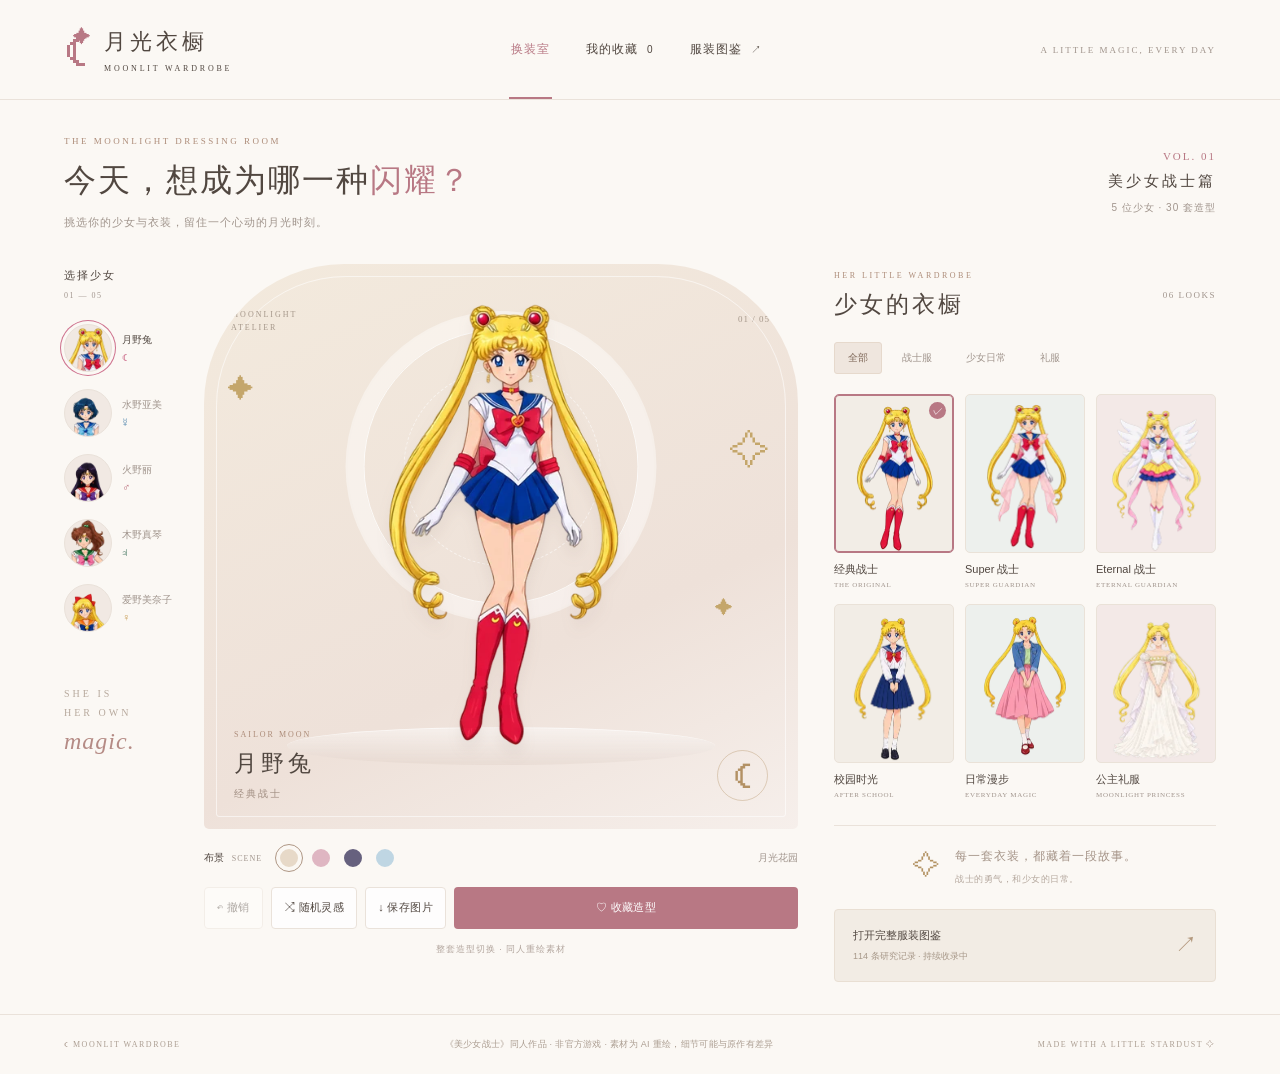
==== index.html @ 7a53ec25 "发布美少女战士月光衣橱首版，提供五角色三十套换装与服装图鉴" ====
<!doctype html>
<html lang="zh-CN">
<head>
  <meta charset="utf-8">
  <meta name="viewport" content="width=device-width,initial-scale=1">
  <meta name="theme-color" content="#fbf7f2">
  <meta name="description" content="月光衣橱 · 美少女战士同人换装。五位少女，三十种造型，收藏属于你的月光时刻。">
  <title>月光衣橱 · Moonlit Wardrobe</title>
  <link rel="icon" href="data:image/svg+xml,%3Csvg xmlns='http://www.w3.org/2000/svg' viewBox='0 0 64 64'%3E%3Ctext y='50' font-size='52'%3E☾%3C/text%3E%3C/svg%3E">
  <link rel="stylesheet" href="style.css">
  <script defer src="core.js"></script>
  <script defer src="data.js"></script>
  <script defer src="app.js"></script>
</head>
<body>
  <header class="header">
    <a class="brand" href="./" aria-label="月光衣橱首页"><span class="brand-mark">☾<i>✦</i></span><span>月光衣橱<small>MOONLIT WARDROBE</small></span></a>
    <nav aria-label="主导航"><button class="nav-button selected" id="wardrobe-nav">换装室</button><button class="nav-button" id="collection-nav">我的收藏 <span id="saved-count">0</span></button><button class="nav-button" id="catalog-nav">服装图鉴 <span>↗</span></button></nav>
    <span class="header-note">A LITTLE MAGIC, EVERY DAY</span>
  </header>
  <main>
    <section class="intro"><div><p class="eyebrow">THE MOONLIGHT DRESSING ROOM</p><h1>今天，想成为哪一种<span>闪耀？</span></h1><p class="intro-text">挑选你的少女与衣装，留住一个心动的月光时刻。</p></div><div class="edition">VOL. 01 <span>美少女战士篇</span><small>5 位少女 · 30 套造型</small></div></section>
    <div class="workspace">
      <aside class="character-panel" aria-labelledby="character-heading"><h2 id="character-heading">选择少女 <span>01 — 05</span></h2><div id="characters" class="characters"></div><p class="rail-note">SHE IS<br>HER OWN<br><em>magic.</em></p></aside>
      <section class="dressing-panel" aria-label="造型预览">
        <div id="stage" class="stage" data-background="moon" aria-busy="true"><div class="stage-border"></div><span class="stage-corner">MOONLIGHT<br>ATELIER</span><span class="stage-number" id="stage-number">01 / 05</span><div class="celestial-ring"></div><div class="stage-stars" aria-hidden="true">✦<span>✧</span><i>✦</i></div><div class="pedestal"></div><img id="doll" alt="月野兔 · 经典战士" width="500" height="800" fetchpriority="high" draggable="false"><span id="loading" class="loading">正在打开月光衣橱…</span><button id="retry" class="retry" hidden>重新加载</button><div class="stage-label"><small id="stage-en">SAILOR MOON</small><h2 id="stage-name">月野兔</h2><p id="stage-look">经典战士</p></div><span class="stage-seal" aria-hidden="true">☾</span></div>
        <div class="background-bar"><span>布景 <small>SCENE</small></span><div id="backgrounds" class="backgrounds" aria-label="选择布景"></div><span class="scene-caption" id="scene-caption">月光花园</span></div>
        <div class="stage-actions"><button id="undo" class="button soft" aria-label="撤销上一步">↶ <span>撤销</span></button><button id="random" class="button soft">⤨ 随机灵感</button><button id="download" class="button soft">↓ 保存图片</button><button id="save" class="button primary">♡ 收藏造型</button></div>
        <p class="preview-note">整套造型切换 · 同人重绘素材</p>
      </section>
      <section class="wardrobe-panel" aria-labelledby="wardrobe-heading"><div class="section-title"><div><p class="eyebrow">HER LITTLE WARDROBE</p><h2 id="wardrobe-heading">少女的衣橱</h2></div><span id="outfit-count">06 LOOKS</span></div><div id="filters" class="filters" aria-label="服装分类"></div><div id="outfits" class="outfits"></div><div class="wardrobe-note"><span>✧</span><p>每一套衣装，都藏着一段故事。<small>战士的勇气，和少女的日常。</small></p></div><button class="catalog-link" id="catalog-link"><span>打开完整服装图鉴 <small>114 条研究记录 · 持续收录中</small></span><b>↗</b></button></section>
    </div>
  </main>
  <footer><span>☾ MOONLIT WARDROBE</span><p>《美少女战士》同人作品 · 非官方游戏 · 素材为 AI 重绘，细节可能与原作有差异</p><span>MADE WITH A LITTLE STARDUST ✧</span></footer>
  <dialog id="collection-dialog" class="modal"><div class="modal-header"><div><p class="eyebrow">LITTLE MOMENTS TO KEEP</p><h2>我的月光收藏</h2></div><button class="close-button" data-close aria-label="关闭收藏">×</button></div><div id="collection-items" class="collection-items"></div><p class="modal-footnote">收藏仅保存在当前浏览器，最多保留 60 个造型。</p></dialog>
  <dialog id="catalog-dialog" class="modal catalog-modal"><div class="modal-header"><div><p class="eyebrow">THE COSTUME ARCHIVE</p><h2>服装图鉴</h2></div><button class="close-button" data-close aria-label="关闭图鉴">×</button></div><p class="catalog-intro">原作服装的研究目录。30 套同人造型已制作，其余条目仍在整理；114 条记录不代表全系列服装总数。</p><div class="catalog-tools"><label class="search"><span>⌕</span><input id="catalog-search" type="search" placeholder="搜索角色、服装或版本" aria-label="搜索服装图鉴"></label><select id="catalog-status" aria-label="筛选制作状态"><option value="all">全部研究记录</option><option value="ready">可试穿</option><option value="pending">待制作</option></select></div><p id="catalog-summary" class="catalog-summary" aria-live="polite"></p><div id="catalog-items" class="catalog-items"></div></dialog>
  <div id="toast" class="toast" role="status" aria-live="polite"></div><div id="error-message" class="error-message" role="alert" hidden></div>
</body>
</html>
---- style.css ----
@charset "UTF-8";
:root{--paper:#fbf8f4;--ink:#514740;--muted:#a1958d;--line:#eae2da;--rose:#b87884;--rose-soft:#f4e8e8;--serif:Georgia,"Songti SC","SimSun",serif}*{box-sizing:border-box}body{margin:0;background:var(--paper);color:var(--ink);font-family:"Microsoft YaHei","PingFang SC",sans-serif;font-size:14px}button,input,select{font:inherit}button,a{-webkit-tap-highlight-color:transparent}button{cursor:pointer;color:inherit}button:disabled{cursor:default;opacity:.45}button:focus-visible,a:focus-visible,input:focus-visible,select:focus-visible{outline:2px solid var(--rose);outline-offset:4px}button{border:0;background:none}a{color:inherit}button,[role=button]{touch-action:manipulation}[hidden]{display:none!important}.header{height:100px;padding:0 5%;display:flex;align-items:center;justify-content:space-between;border-bottom:1px solid var(--line);gap:28px}.brand{display:flex;align-items:center;gap:12px;text-decoration:none;font-size:22px;letter-spacing:4px;font-family:var(--serif);white-space:nowrap}.brand small{display:block;font:8px Georgia,serif;letter-spacing:2.8px;margin-top:7px}.brand-mark{font-size:48px;color:var(--rose);position:relative;line-height:1}.brand-mark i{font-size:18px;font-style:normal;position:absolute;right:-3px;top:2px}.header nav{display:flex;gap:32px;align-self:stretch}.nav-button{position:relative;padding:0 2px;font-size:12px;letter-spacing:1px}.nav-button.selected{color:var(--rose)}.nav-button.selected:after{content:"";position:absolute;bottom:0;height:2px;background:var(--rose);left:0;right:0}.nav-button span{font-size:10px;margin-left:5px}.header-note{font:9px Georgia,serif;letter-spacing:2px;color:var(--muted)}main{max-width:1440px;margin:auto;padding:36px 5% 32px}.intro{display:flex;justify-content:space-between;align-items:center;margin-bottom:34px}.eyebrow{font:9px Georgia,serif;letter-spacing:2.5px;color:#ad8c79;margin:0 0 12px}h1{font:normal 32px/1.4 var(--serif);letter-spacing:2px;margin:0 0 12px}h1 span{color:var(--rose)}.intro-text{font-size:11px;color:var(--muted);letter-spacing:1px;margin:0}.edition{text-align:right;font:11px Georgia,serif;letter-spacing:2px;color:var(--rose)}.edition span{display:block;font:15px var(--serif);color:var(--ink);letter-spacing:3px;margin:10px 0}.edition small{font:10px "Microsoft YaHei",sans-serif;letter-spacing:1px;color:var(--muted)}.workspace{display:grid;grid-template-columns:112px minmax(340px,1fr) minmax(320px,390px);gap:28px;align-items:start}.character-panel h2{font-size:11px;font-weight:400;letter-spacing:2px;margin:4px 0 24px}.character-panel h2 span{display:block;font:8px Georgia,serif;color:var(--muted);letter-spacing:1.5px;margin-top:8px}.characters{display:flex;flex-direction:column;gap:17px}.character{width:100%;display:flex;align-items:center;gap:10px;padding:0;text-align:left;font-size:10px;white-space:nowrap;color:var(--muted)}.portrait{width:48px;height:48px;flex:none;overflow:hidden;border:1px solid var(--line);border-radius:50%;background:#f1e9e3;position:relative;transition:box-shadow .2s}.portrait img{width:100%;height:100%;object-fit:cover;object-position:50% 6%}.character.active{color:var(--ink)}.character.active .portrait{box-shadow:0 0 0 3px var(--paper),0 0 0 4px var(--character-color)}.character small{font:11px Georgia,serif;color:var(--character-color);display:block;margin-top:4px}.rail-note{font:10px/1.9 Georgia,serif;letter-spacing:3px;color:#b7a99d;margin-top:52px}.rail-note em{font:italic 24px/1.6 Georgia,serif;color:#b58b85;letter-spacing:1px}.stage{height:565px;position:relative;isolation:isolate;overflow:hidden;border-radius:140px 140px 5px 5px;background:linear-gradient(155deg,#f3eadd,#eee1d9 65%,#f6efeb);transition:background .4s}.stage[data-background=rose]{background:linear-gradient(145deg,#fae9e7,#efd1d9 65%,#f5e8e9)}.stage[data-background=night]{background:linear-gradient(150deg,#32344f,#64617d 65%,#8e7f96);color:#fcf4e8}.stage[data-background=sky]{background:linear-gradient(145deg,#e4eff1,#cfdfe8 65%,#e9e8f0)}.stage-border{position:absolute;inset:12px;border:1px solid #ffffff90;border-radius:130px 130px 3px 3px;pointer-events:none;z-index:4}.stage-corner{position:absolute;top:44px;left:27px;font:8px/1.7 Georgia,serif;letter-spacing:2px;color:#a5978a;z-index:4}.stage-number{position:absolute;right:28px;top:50px;font:9px Georgia,serif;color:#a5978a;letter-spacing:1px}.celestial-ring{position:absolute;width:275px;height:275px;border:1px solid #fffc;box-shadow:0 0 0 16px #fff1,0 0 0 18px #fff6;border-radius:50%;top:65px;left:50%;transform:translateX(-50%)}.celestial-ring:after{content:"";position:absolute;width:195px;height:195px;border:1px dashed #fff8;border-radius:50%;inset:39px}.stage-stars{position:absolute;inset:0;font-size:26px;color:#c4a66b;padding:110px 24px;z-index:1}.stage-stars span{position:absolute;right:28px;top:165px;font-size:40px}.stage-stars i{position:absolute;right:65px;bottom:210px;font-size:18px;font-style:normal}.pedestal{position:absolute;bottom:64px;left:14%;width:72%;height:38px;background:linear-gradient(#fff7,#bfa99c24);border-radius:50%;border-top:1px solid #fff9}.stage #doll{position:absolute;left:50%;top:30px;transform:translateX(-50%);width:91%;height:455px;object-fit:contain;object-position:center bottom;z-index:2;filter:drop-shadow(0 10px 7px #68524713);transition:opacity .18s}.stage[aria-busy=true] #doll{opacity:.5}.stage-label{position:absolute;left:30px;bottom:28px;z-index:3}.stage-label small{font:8px Georgia,serif;letter-spacing:2px;color:#ac8b78}.stage-label h2{font:normal 23px var(--serif);letter-spacing:4px;margin:8px 0}.stage-label p{font-size:10px;color:#a18e82;letter-spacing:2px;margin:0}.stage[data-background=night] .stage-label p,.stage[data-background=night] .stage-label small,.stage[data-background=night] .stage-corner,.stage[data-background=night] .stage-number{color:#e0d2ce}.stage-seal{position:absolute;right:30px;bottom:28px;font-size:39px;color:#b39164;border:1px solid #b3916460;border-radius:50%;height:51px;width:51px;display:grid;place-items:center}.loading{position:absolute;z-index:5;top:47%;left:50%;transform:translate(-50%,-50%);background:#fffef5ec;border:1px solid var(--line);border-radius:30px;padding:13px 20px;font-size:11px;color:var(--ink);white-space:nowrap;box-shadow:0 4px 20px #89736513}.retry{position:absolute;top:55%;left:50%;transform:translateX(-50%);z-index:5;padding:12px 24px;background:var(--rose);color:white;border-radius:24px;font-size:12px}.background-bar{display:flex;align-items:center;gap:16px;margin:18px 0;font-size:10px}.background-bar>span:first-child{white-space:nowrap}.background-bar small{font:8px Georgia,serif;color:var(--muted);letter-spacing:1px;margin-left:5px}.backgrounds{display:flex;gap:10px}.scene{width:22px;height:22px;border-radius:50%;border:2px solid var(--paper);background:var(--swatch);padding:0}.scene.active{outline:1px solid #af9785;outline-offset:2px}.scene-caption{margin-left:auto;font-size:10px;color:var(--muted)}.stage-actions{display:flex;gap:8px}.button{min-height:42px;border-radius:4px;font-size:11px;letter-spacing:.4px;padding:0 12px;white-space:nowrap;transition:background .2s}.button.soft{border:1px solid var(--line);background:#fffc}.button.soft:hover{background:var(--rose-soft)}.button.primary{background:var(--rose);color:white;flex:1}.button.primary:hover{background:#a96b78}.preview-note{font-size:9px;color:#b3a69e;text-align:center;letter-spacing:1px;margin:14px 0 0}.wardrobe-panel{padding:7px 0 0 8px}.section-title{display:flex;align-items:center;justify-content:space-between;margin-bottom:22px}.section-title h2{font:normal 23px var(--serif);letter-spacing:3px;margin:0}.section-title .eyebrow{font-size:8px;margin-bottom:9px}.section-title>span{font:9px Georgia,serif;letter-spacing:1.5px;color:var(--muted)}.filters{display:flex;gap:6px;flex-wrap:wrap;margin-bottom:20px}.filter{padding:8px 13px;border:1px solid transparent;border-radius:3px;font-size:10px;color:var(--muted)}.filter.active{background:#efe6de;color:#7f6859;border-color:#e6d9cc}.outfits{display:grid;grid-template-columns:repeat(3,minmax(0,1fr));gap:15px 11px}.outfit{padding:0;text-align:left;min-width:0;position:relative}.outfit-art{height:159px;background:#f2ede6;border:1px solid #eae2d8;border-radius:5px;display:block;position:relative;overflow:hidden;transition:border-color .2s,background .2s}.outfit:nth-child(3n+2) .outfit-art{background:#edf0ed}.outfit:nth-child(3n) .outfit-art{background:#f3e9e7}.outfit img{width:100%;height:100%;object-fit:contain;padding:8px 3px 0;transition:transform .25s}.outfit:hover img{transform:scale(1.045)}.outfit.active .outfit-art{border-color:var(--rose);box-shadow:inset 0 0 0 1px var(--rose)}.check{position:absolute;right:7px;top:7px;width:17px;height:17px;background:var(--rose);color:white;border-radius:50%;display:none;place-items:center;font-size:10px}.outfit.active .check{display:grid}.outfit-title{display:block;font-size:11px;margin-top:9px;white-space:nowrap}.outfit-subtitle{display:block;font:7px Georgia,serif;letter-spacing:.7px;color:var(--muted);margin-top:4px}.outfit.pending .outfit-art{opacity:.55}.wardrobe-note{display:flex;align-items:center;justify-content:center;gap:15px;border-top:1px solid var(--line);padding-top:22px;margin-top:26px}.wardrobe-note>span{color:#b39363;font-size:27px}.wardrobe-note p{font:12px var(--serif);letter-spacing:1px;color:#a49387;margin:0}.wardrobe-note small{font:9px "Microsoft YaHei",sans-serif;display:block;margin-top:8px;color:#b5a89e;letter-spacing:.5px}.catalog-link{display:flex;justify-content:space-between;align-items:center;padding:18px;width:100%;text-align:left;background:#f2ece4;border:1px solid #e9dfd3;border-radius:4px;margin-top:23px;font-size:11px}.catalog-link small{display:block;font-size:9px;color:#a79889;margin-top:7px}.catalog-link b{font-size:22px;color:#b3997e;font-weight:400}footer{border-top:1px solid var(--line);display:flex;align-items:center;justify-content:space-between;gap:18px;padding:23px 5%;color:#ac9e92;font:8px Georgia,serif;letter-spacing:1.5px}footer p{font:9px "Microsoft YaHei",sans-serif;letter-spacing:.3px;text-align:center;margin:0}dialog{border:1px solid var(--line);padding:28px;background:var(--paper);color:var(--ink);border-radius:10px;box-shadow:0 30px 100px #33242d33;max-height:86dvh;width:min(900px,calc(100% - 32px))}dialog::backdrop{background:#3b303952;backdrop-filter:blur(5px)}.modal-header{display:flex;align-items:center;justify-content:space-between;gap:15px;margin-bottom:22px}.modal-header h2{font:normal 25px var(--serif);letter-spacing:3px;margin:0}.close-button{font:28px Georgia,serif;width:40px;height:40px;border:1px solid var(--line);border-radius:50%}.modal-footnote{font-size:10px;color:var(--muted);margin:24px 0 0}.collection-items{display:grid;grid-template-columns:repeat(4,minmax(0,1fr));gap:16px}.saved-card{position:relative;border:1px solid var(--line);border-radius:5px;overflow:hidden}.saved-card>button:first-child{width:100%;padding:10px;background:#f4ece7}.saved-card img{width:100%;height:170px;object-fit:contain}.saved-card p{font-size:11px;margin:10px 0 6px}.saved-card small{font-size:10px;color:var(--muted)}.delete-saved{position:absolute;top:5px;right:5px;background:#fff;border:1px solid var(--line);border-radius:50%;width:27px;height:27px}.empty{grid-column:1/-1;text-align:center;font-size:12px;color:var(--muted);padding:45px 15px;line-height:2}.catalog-intro{font-size:12px;line-height:1.9;color:#978a80;max-width:700px}.catalog-tools{display:flex;gap:12px;margin-top:20px}.search{display:flex;align-items:center;gap:10px;flex:1;border:1px solid var(--line);border-radius:4px;background:white;padding:0 13px;min-width:0}.search span{font-size:25px;color:var(--muted)}.search input{width:100%;border:0;outline:0;background:transparent;padding:13px 0;font-size:12px;color:var(--ink);min-width:0}.catalog-tools select{padding:10px;font-size:11px;border:1px solid var(--line);background:white;color:var(--ink);border-radius:4px;max-width:150px}.catalog-summary{font-size:10px;color:var(--muted);margin:18px 0}.catalog-items{display:grid;grid-template-columns:1fr 1fr;gap:12px}.catalog-card{padding:16px;border:1px solid var(--line);border-radius:5px;background:#fff9;min-width:0}.catalog-card header{display:flex;justify-content:space-between;align-items:center;gap:5px}.catalog-card header small{font-size:9px;color:var(--muted)}.badge{font-size:9px;padding:4px 7px;border-radius:3px;background:#eee8df;color:#988875}.badge.ready{background:#e6eee6;color:#6b886f}.catalog-card h3{font-size:12px;font-weight:400;line-height:1.7;margin:12px 0 8px;overflow-wrap:anywhere}.catalog-card p{font-size:10px;color:var(--muted);line-height:1.7;margin:5px 0}.catalog-card footer{border:0;padding:10px 0 0;justify-content:flex-start;gap:18px;font:10px "Microsoft YaHei",sans-serif;letter-spacing:0}.catalog-card footer button{font-size:11px;color:var(--rose);padding:5px 0}.catalog-card a{color:#a78c74;text-underline-offset:4px}.toast{position:fixed;bottom:30px;left:50%;transform:translate(-50%,15px);opacity:0;pointer-events:none;background:#62544d;color:white;padding:13px 22px;max-width:90%;border-radius:6px;font-size:12px;z-index:20;transition:.2s;text-align:center;line-height:1.6}.toast.visible{opacity:1;transform:translate(-50%,0)}.error-message{position:fixed;bottom:80px;left:50%;transform:translateX(-50%);z-index:20;background:#fff4ed;border:1px solid #d9a58f;border-radius:6px;padding:13px 20px;max-width:90%;font-size:12px;line-height:1.7;box-shadow:0 5px 20px #5b3b3110}.catalog-error{padding:30px;color:var(--muted);text-align:center}.catalog-error button{padding:10px 16px;background:var(--rose-soft);border-radius:4px;margin-top:12px}
@media(min-width:1400px){.workspace{grid-template-columns:125px minmax(400px,1fr) 420px;gap:38px}.stage{height:600px}.stage #doll{height:490px}.outfit-art{height:174px}}
@media(max-width:1100px){.header-note{display:none}.workspace{grid-template-columns:83px minmax(300px,1fr) minmax(280px,340px);gap:18px}.character{flex-direction:column;align-items:center;gap:7px;text-align:center}.character small{display:none}.character-panel h2{font-size:10px;text-align:center}.rail-note{text-align:center}.outfit-art{height:145px}.stage-actions{flex-wrap:wrap}.stage-actions .button{flex:1;font-size:10px;padding:0 8px}.stage #doll{width:98%}.stage{height:535px}.stage #doll{height:425px}.header{padding:0 4%}main{padding-left:4%;padding-right:4%}}
@media(max-width:850px){.header{height:85px}.brand{font-size:19px}.header nav{gap:23px}.workspace{grid-template-columns:1fr 1fr;gap:22px}.character-panel{grid-column:1/-1;display:flex;align-items:center;gap:25px}.character-panel h2{margin:0;min-width:65px}.characters{flex-direction:row;justify-content:space-between;flex:1;gap:12px}.character{flex-direction:row;width:auto;font-size:10px;gap:9px}.portrait{width:42px;height:42px}.rail-note{display:none}.intro{margin-bottom:25px}.stage{height:540px}.stage #doll{height:430px}.outfit-art{height:151px}.wardrobe-panel{padding-left:0}.scene-caption{display:none}.edition small{font-size:9px}.collection-items{grid-template-columns:repeat(3,minmax(0,1fr))}footer>span:last-child{display:none}}
@media(max-width:600px){.header{height:76px;padding:0 20px;gap:12px}.brand{font-size:17px;gap:7px;letter-spacing:2px}.brand small{font-size:6px;letter-spacing:1.4px;margin-top:5px}.brand-mark{font-size:36px}.brand-mark i{font-size:12px}.header nav{gap:14px}.nav-button{font-size:10px;letter-spacing:0}.nav-button span{display:none}.header nav .selected{display:none}main{padding:27px 20px 24px}.intro{margin-bottom:24px}.intro .eyebrow{font-size:7px;letter-spacing:1.6px;margin-bottom:11px}h1{font-size:24px;letter-spacing:1px;margin-bottom:10px}.intro-text{font-size:10px;letter-spacing:0;line-height:1.8}.edition{display:none}.workspace{display:flex;flex-direction:column;gap:22px}.character-panel{display:block;width:100%}.character-panel h2{font-size:10px;text-align:left;letter-spacing:1px;margin-bottom:17px}.character-panel h2 span{display:inline;margin:0 0 0 8px;font-size:7px}.characters{gap:10px}.character{flex-direction:column;flex:1;gap:9px;font-size:10px;letter-spacing:0}.portrait{width:44px;height:44px}.dressing-panel,.wardrobe-panel{width:100%}.stage{height:470px;border-radius:115px 115px 4px 4px}.stage-border{border-radius:106px 106px 2px 2px;inset:10px}.stage #doll{height:375px;top:17px;width:98%}.stage-corner{font-size:7px;left:23px;top:37px}.stage-number{top:42px;right:25px;font-size:8px}.celestial-ring{width:230px;height:230px;top:60px}.celestial-ring:after{width:160px;height:160px;inset:33px}.stage-label{bottom:24px;left:25px}.stage-label h2{font-size:21px;margin:7px 0}.stage-label small{font-size:7px}.stage-label p{font-size:9px}.stage-seal{width:41px;height:41px;font-size:31px;right:27px;bottom:25px}.pedestal{bottom:70px}.background-bar{margin:17px 0}.scene-caption{display:inline;font-size:9px}.background-bar{gap:12px}.stage-actions{gap:7px;flex-wrap:nowrap}.stage-actions .button{font-size:10px;padding:0 8px;min-height:42px}.stage-actions #undo{flex:0 0 40px;font-size:19px}.stage-actions #undo span{display:none}.stage-actions .primary{flex:1.3}.preview-note{font-size:8px;margin-top:12px}.wardrobe-panel{padding-top:16px;border-top:1px solid var(--line)}.section-title{margin-bottom:15px}.section-title h2{font-size:23px}.section-title .eyebrow{font-size:7px}.filters{margin-bottom:15px;gap:5px}.filter{padding:8px 12px;font-size:10px}.outfits{gap:17px 11px}.outfit-art{height:168px}.outfit-title{font-size:11px}.outfit-subtitle{font-size:6px;letter-spacing:.5px}.wardrobe-note{margin-top:23px;padding-top:21px}.catalog-link{margin-top:20px}footer{display:block;padding:23px 20px;text-align:center}footer p{font-size:8px;line-height:1.9;margin-top:13px;max-width:320px;margin-left:auto;margin-right:auto}dialog{padding:22px 18px;border-radius:8px;max-height:90dvh}.modal-header h2{font-size:22px}.collection-items{grid-template-columns:repeat(2,minmax(0,1fr));gap:12px}.saved-card img{height:160px}.catalog-items{grid-template-columns:1fr}.catalog-tools{gap:8px}.catalog-tools select{max-width:115px;padding:8px;font-size:10px}.search{padding:0 9px;gap:5px}.search input{font-size:11px}.catalog-intro{font-size:11px}.catalog-summary{font-size:10px}.modal-header .eyebrow{font-size:7px}.toast{bottom:22px;font-size:11px}.error-message{bottom:80px;font-size:11px;width:calc(100% - 40px)}}
@media(prefers-reduced-motion:reduce){*,*:before,*:after{transition:none!important;animation:none!important}}
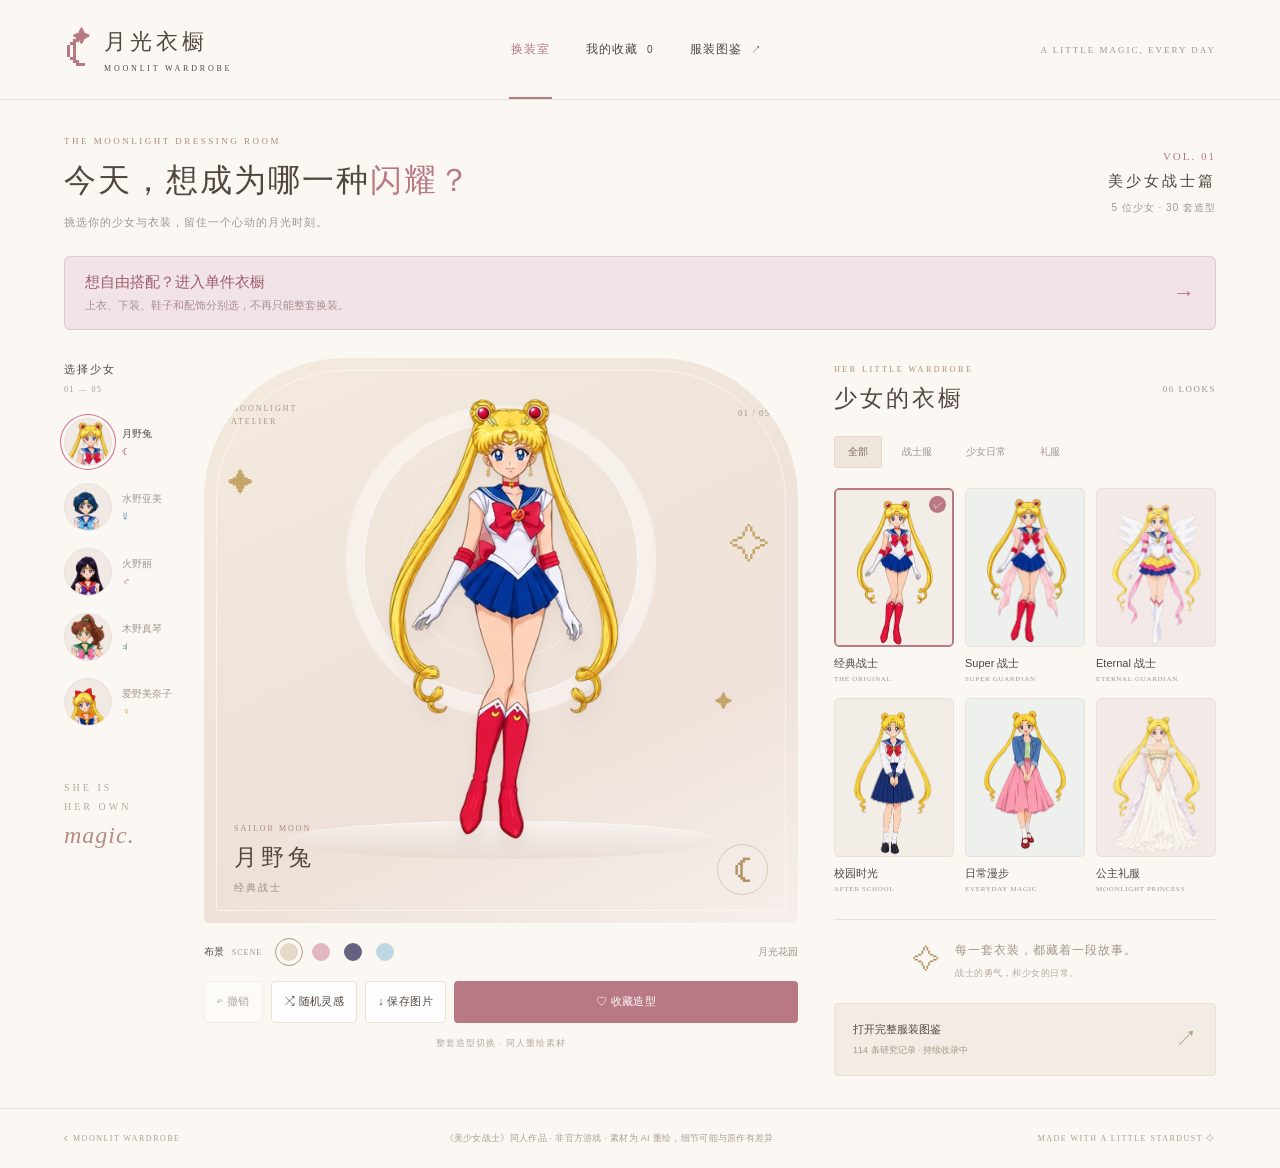
==== commit fba30548: "新增五角色自由穿搭，支持上衣下装鞋履配饰独立组合" ====
--- a/index.html
+++ b/index.html
@@ -8,6 +8,7 @@
   <title>月光衣橱 · Moonlit Wardrobe</title>
   <link rel="icon" href="data:image/svg+xml,%3Csvg xmlns='http://www.w3.org/2000/svg' viewBox='0 0 64 64'%3E%3Ctext y='50' font-size='52'%3E☾%3C/text%3E%3C/svg%3E">
   <link rel="stylesheet" href="style.css">
+  <link rel="stylesheet" href="mix.css">
   <script defer src="core.js"></script>
   <script defer src="data.js"></script>
   <script defer src="app.js"></script>
@@ -20,6 +21,7 @@
   </header>
   <main>
     <section class="intro"><div><p class="eyebrow">THE MOONLIGHT DRESSING ROOM</p><h1>今天，想成为哪一种<span>闪耀？</span></h1><p class="intro-text">挑选你的少女与衣装，留住一个心动的月光时刻。</p></div><div class="edition">VOL. 01 <span>美少女战士篇</span><small>5 位少女 · 30 套造型</small></div></section>
+    <a class="free-entry" href="free.html"><span><strong>想自由搭配？进入单件衣橱</strong><small>上衣、下装、鞋子和配饰分别选，不再只能整套换装。</small></span><b>→</b></a>
     <div class="workspace">
       <aside class="character-panel" aria-labelledby="character-heading"><h2 id="character-heading">选择少女 <span>01 — 05</span></h2><div id="characters" class="characters"></div><p class="rail-note">SHE IS<br>HER OWN<br><em>magic.</em></p></aside>
       <section class="dressing-panel" aria-label="造型预览">
--- a/mix.css
+++ b/mix.css
@@ -0,0 +1,6 @@
+.catalog-link{text-decoration:none}
+.mode-nav{display:flex;align-items:center;text-decoration:none;font-size:12px;letter-spacing:1px;position:relative}.mode-nav.selected{color:var(--rose)}.mode-nav.selected:after{content:"";position:absolute;bottom:0;left:0;right:0;height:2px;background:var(--rose)}#mix-canvas{position:absolute;height:490px;width:100%;top:8px;left:0;object-fit:contain;z-index:2}.mix-help{font-size:11px;color:var(--muted);line-height:1.9;margin:-3px 0 20px}.mix-page .outfit-art{height:140px}.mix-page .outfit img{padding:18px 10px;object-fit:contain}.mix-wearing{margin-top:25px;padding-top:22px;border-top:1px solid var(--line)}.mix-wearing h3{font:18px var(--serif);letter-spacing:2px;margin:0 0 15px}.mix-summary-row{display:flex;gap:15px;font-size:11px;margin:12px 0}.mix-summary-row span{color:var(--muted);min-width:30px}.mix-summary-row b{font-weight:400}.mix-saved{border:1px solid var(--line);border-radius:5px;padding:12px;text-align:center}.mix-saved img{width:100%;height:170px;object-fit:contain;background:#f1e9e2;border-radius:4px}.mix-saved h3{font-size:12px;font-weight:400}.mix-saved p{font-size:10px;color:var(--muted);line-height:1.8}.mix-saved button{padding:9px 13px;font-size:11px;border:1px solid var(--line);border-radius:4px;margin:4px}.back-to-preview{position:fixed;bottom:20px;right:20px;border:1px solid #fff8;border-radius:25px;background:#b87884ee;color:white;box-shadow:0 6px 20px #6b434a25;padding:13px 20px;font-size:11px;z-index:8}.free-entry{display:flex;justify-content:space-between;align-items:center;gap:20px;margin:-8px 0 28px;padding:16px 20px;background:#f2e4e6;border:1px solid #e3c7ce;border-radius:6px;text-decoration:none}.free-entry strong{font-size:15px;font-weight:400;color:#9c5d6b}.free-entry small{display:block;font-size:11px;color:#ab8d91;margin-top:6px}.free-entry b{font-size:22px;font-weight:400;color:var(--rose)}.mix-page .stage{height:565px}.mix-page .collection-items{grid-template-columns:repeat(3,minmax(0,1fr))}.none-item{height:100%;display:grid;place-items:center;font-size:35px;color:#bfada0}
+@media(min-width:1400px){.mix-page .stage{height:600px}#mix-canvas{height:525px}}
+@media(max-width:1100px){#mix-canvas{height:465px}.mix-page .stage{height:535px}}
+@media(max-width:850px){.mix-page .stage{height:540px}#mix-canvas{height:470px}}
+@media(max-width:600px){.mix-page .header{gap:12px}.mode-nav{font-size:10px;letter-spacing:0}.mix-page .header nav{gap:12px}.mix-page .brand{font-size:15px}.mix-page .brand-mark{font-size:32px}.mix-page .stage{height:470px}#mix-canvas{height:400px;top:6px}.mix-page .outfit-art{height:140px}.mix-page .collection-items{grid-template-columns:repeat(2,minmax(0,1fr))}.mix-help{font-size:10px;margin:0 0 18px}.free-entry{padding:15px;margin:0 0 25px}.free-entry strong{font-size:13px}.free-entry small{font-size:10px}.mix-page footer{padding-bottom:70px}}
